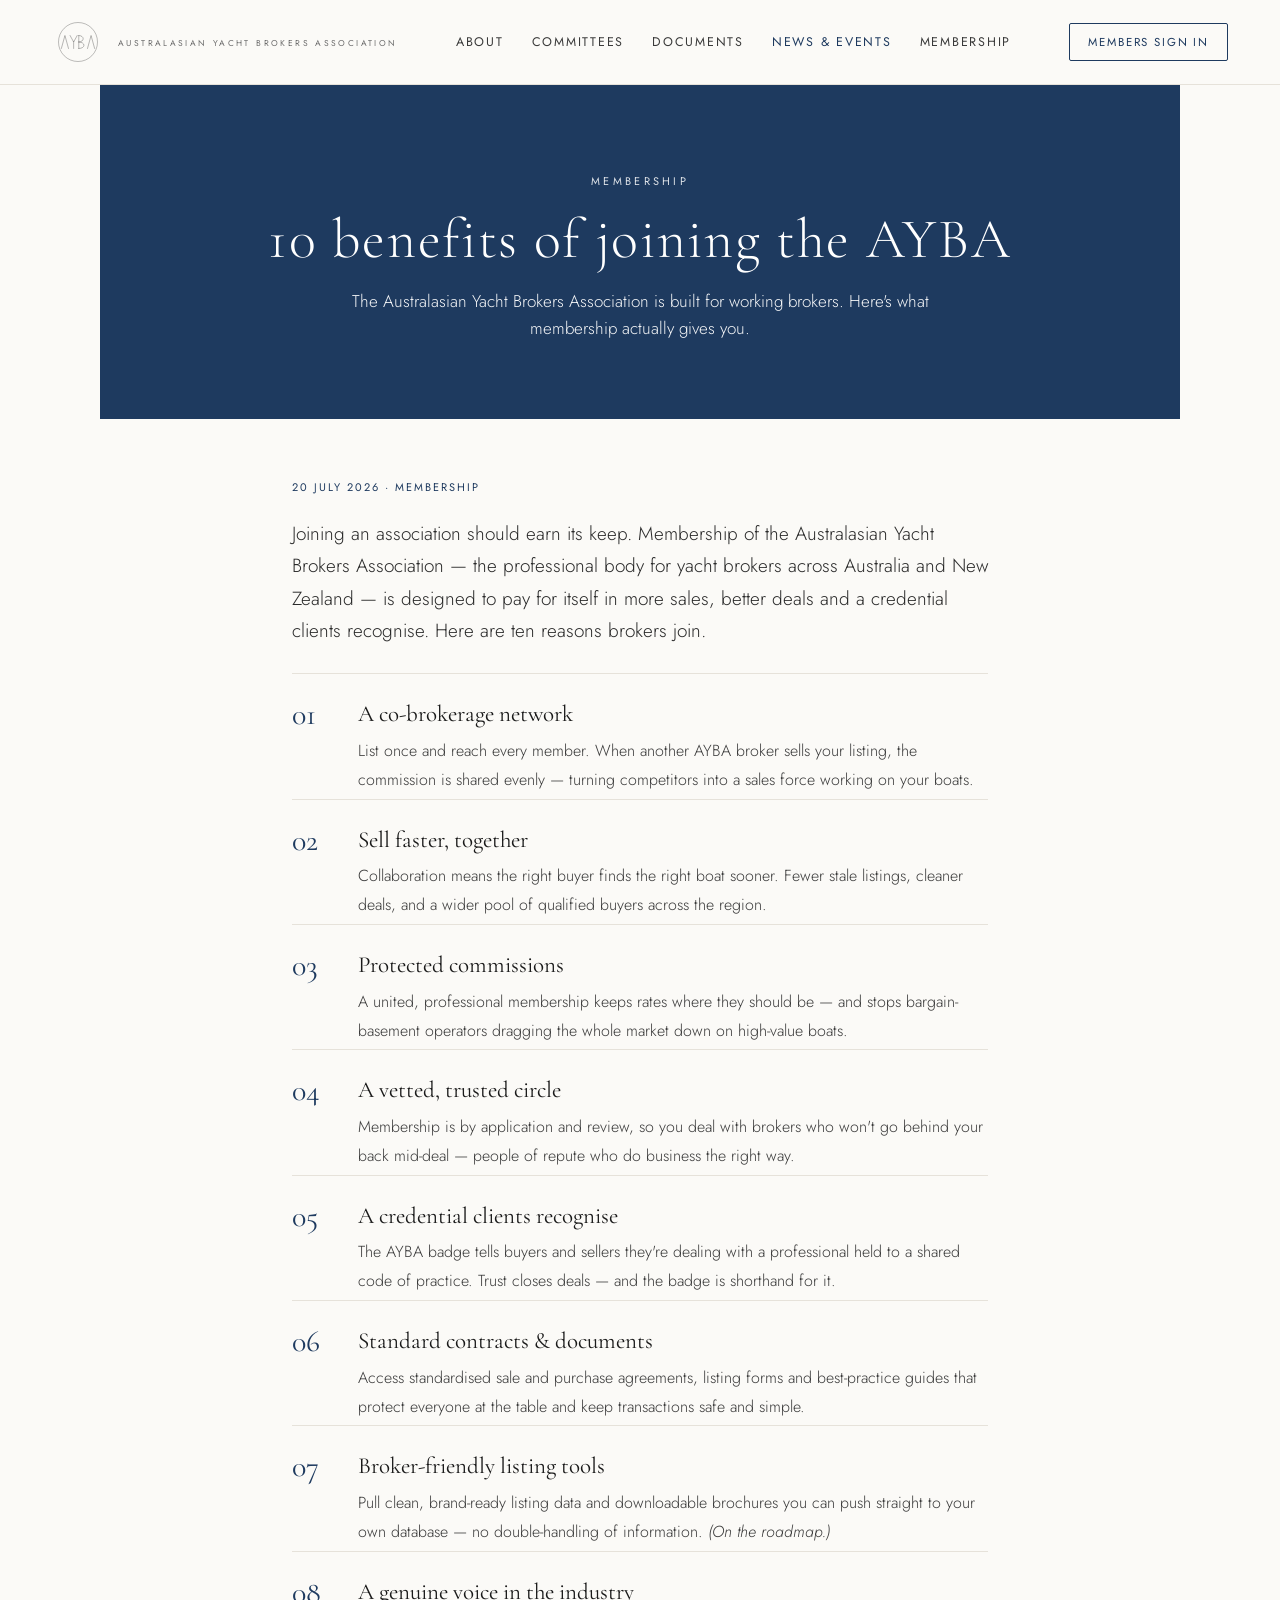
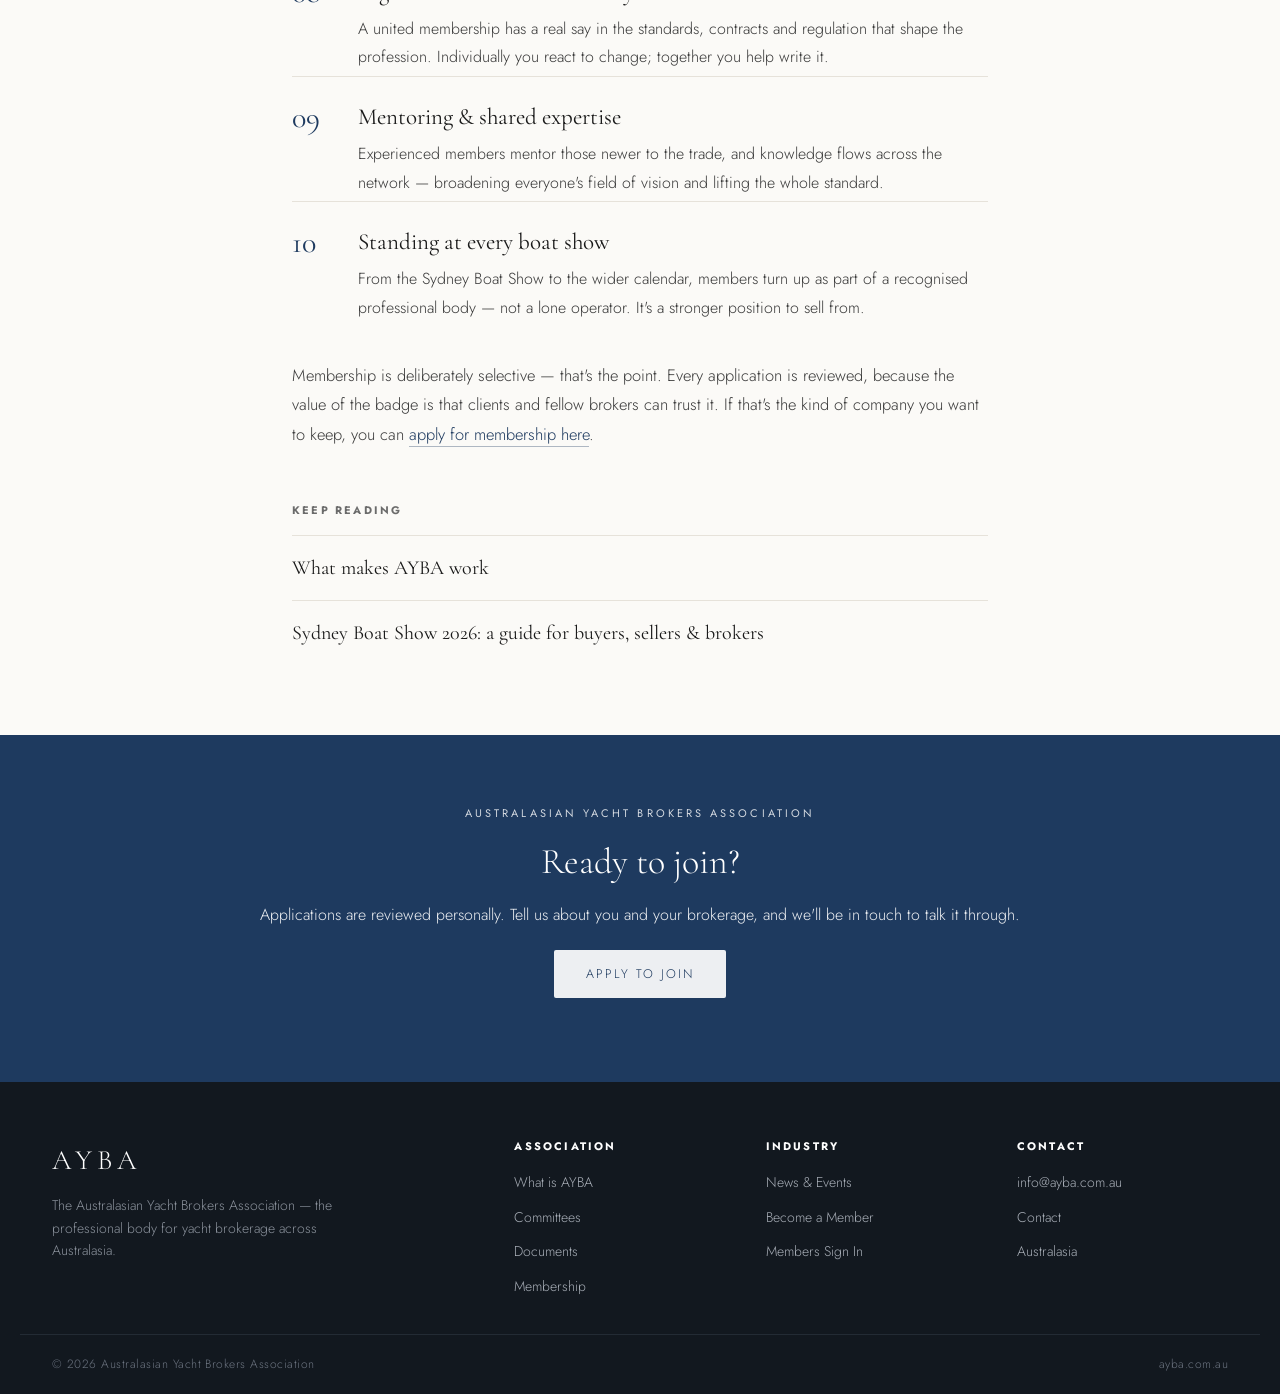
==== 10-benefits-of-joining-ayba.html @ cdd6391d "Create 10-benefits-of-joining-ayba.html" ====
<!DOCTYPE html>
<html lang="en-AU">
<head>
<meta charset="UTF-8">
<meta name="viewport" content="width=device-width, initial-scale=1.0">
<title>10 Benefits of Joining AYBA — The Yacht Brokers Association of Australia &amp; New Zealand</title>
<meta name="description" content="Ten reasons to join the Australasian Yacht Brokers Association: a co-brokerage network, protected commissions, a trusted credential, standard contracts and a real voice for yacht brokers across Australia and New Zealand.">
<meta name="keywords" content="benefits of joining AYBA, Australasian Yacht Brokers Association, Australian Yacht Brokers Association, yacht brokers association Australia, join yacht brokers association, yacht broker membership Australia">
<link rel="canonical" href="https://ayba.com.au/10-benefits-of-joining-ayba.html">
<meta property="og:title" content="10 Benefits of Joining AYBA">
<meta property="og:description" content="Ten practical reasons professional yacht brokers join the Australasian Yacht Brokers Association.">
<meta property="og:type" content="article">
<meta property="og:url" content="https://ayba.com.au/10-benefits-of-joining-ayba.html">
<link rel="stylesheet" href="styles.css">
<style>
  .article{max-width:760px;margin:0 auto;padding:60px 32px 20px}
  .article .meta{font-family:'Jost',var(--sans);font-size:11px;letter-spacing:.18em;text-transform:uppercase;color:var(--accent);margin-bottom:22px}
  .article .lead{font-family:'Jost',var(--sans);font-weight:300;font-size:19px;line-height:1.7;color:#2a2a2a;margin-bottom:26px}
  .article p{font-family:'Jost',var(--sans);font-weight:300;color:#3a3a3a;font-size:16.5px;line-height:1.8;margin-bottom:22px}
  .article .benefit{border-top:1px solid var(--line);padding:26px 0 4px;display:flex;gap:20px}
  .article .benefit .no{font-family:var(--serif);font-size:30px;color:var(--accent);line-height:1;flex:none;width:46px}
  .article .benefit h2{font-family:var(--serif);font-weight:400;font-size:23px;line-height:1.25;margin:0 0 8px;color:var(--ink)}
  .article .benefit p{margin-bottom:0;font-size:16px}
  .article a.inline{color:var(--accent);border-bottom:1px solid rgba(30,58,95,.35);transition:border .2s}
  .article a.inline:hover{border-bottom-color:var(--accent)}
  .related{max-width:760px;margin:0 auto;padding:10px 32px 70px}
  .related h4{font-family:'Jost',var(--sans);font-size:11px;letter-spacing:.2em;text-transform:uppercase;color:var(--muted);margin-bottom:16px}
  .related a{display:block;font-family:var(--serif);font-size:20px;color:var(--ink);border-top:1px solid var(--line);padding:16px 0;transition:color .2s}
  .related a:hover{color:var(--accent)}
</style>
</head>
<body>

<header>
  <div class="bar">
    <a href="index.html" class="brand" aria-label="AYBA — Australasian Yacht Brokers Association">
      <svg class="mark" viewBox="0 0 400 400" role="img" aria-hidden="true">
        <circle cx="200" cy="200" r="150" fill="none" stroke="currentColor" stroke-width="2.2"/>
        <g fill="none" stroke="currentColor" stroke-width="2.4" stroke-linecap="round" stroke-linejoin="round">
          <path d="M72,250 L99.5,150 L127,250"/>
          <path d="M139,150 L166.5,200 L194,150 M166.5,200 L166.5,250"/>
          <path d="M206,150 L206,250 M206,150 C252,150 252,200 206,200 M206,200 C260,200 260,250 206,250"/>
          <path d="M273,250 L300.5,150 L328,250"/>
        </g>
      </svg>
      <span class="wordmark"><span>Australasian Yacht Brokers Association</span></span>
    </a>
    <nav class="main">
      <a href="about.html">About</a>
      <a href="committees.html">Committees</a>
      <a href="documents.html">Documents</a>
      <a href="news.html" class="active">News &amp; Events</a>
      <a href="membership.html">Membership</a>
    </nav>
    <a href="members.html" class="members-btn">Members Sign In</a>
  </div>
</header>

<section class="phero plain">
  <div class="kick">Membership</div>
  <h1>10 benefits of joining the AYBA</h1>
  <p>The Australasian Yacht Brokers Association is built for working brokers. Here's what membership actually gives you.</p>
</section>

<article class="article">
  <div class="meta">20 July 2026 · Membership</div>

  <p class="lead">Joining an association should earn its keep. Membership of the Australasian Yacht Brokers Association — the professional body for yacht brokers across Australia and New Zealand — is designed to pay for itself in more sales, better deals and a credential clients recognise. Here are ten reasons brokers join.</p>

  <div class="benefit"><div class="no">01</div><div><h2>A co-brokerage network</h2><p>List once and reach every member. When another AYBA broker sells your listing, the commission is shared evenly — turning competitors into a sales force working on your boats.</p></div></div>

  <div class="benefit"><div class="no">02</div><div><h2>Sell faster, together</h2><p>Collaboration means the right buyer finds the right boat sooner. Fewer stale listings, cleaner deals, and a wider pool of qualified buyers across the region.</p></div></div>

  <div class="benefit"><div class="no">03</div><div><h2>Protected commissions</h2><p>A united, professional membership keeps rates where they should be — and stops bargain-basement operators dragging the whole market down on high-value boats.</p></div></div>

  <div class="benefit"><div class="no">04</div><div><h2>A vetted, trusted circle</h2><p>Membership is by application and review, so you deal with brokers who won't go behind your back mid-deal — people of repute who do business the right way.</p></div></div>

  <div class="benefit"><div class="no">05</div><div><h2>A credential clients recognise</h2><p>The AYBA badge tells buyers and sellers they're dealing with a professional held to a shared code of practice. Trust closes deals — and the badge is shorthand for it.</p></div></div>

  <div class="benefit"><div class="no">06</div><div><h2>Standard contracts &amp; documents</h2><p>Access standardised sale and purchase agreements, listing forms and best-practice guides that protect everyone at the table and keep transactions safe and simple.</p></div></div>

  <div class="benefit"><div class="no">07</div><div><h2>Broker-friendly listing tools</h2><p>Pull clean, brand-ready listing data and downloadable brochures you can push straight to your own database — no double-handling of information. <em>(On the roadmap.)</em></p></div></div>

  <div class="benefit"><div class="no">08</div><div><h2>A genuine voice in the industry</h2><p>A united membership has a real say in the standards, contracts and regulation that shape the profession. Individually you react to change; together you help write it.</p></div></div>

  <div class="benefit"><div class="no">09</div><div><h2>Mentoring &amp; shared expertise</h2><p>Experienced members mentor those newer to the trade, and knowledge flows across the network — broadening everyone's field of vision and lifting the whole standard.</p></div></div>

  <div class="benefit"><div class="no">10</div><div><h2>Standing at every boat show</h2><p>From the Sydney Boat Show to the wider calendar, members turn up as part of a recognised professional body — not a lone operator. It's a stronger position to sell from.</p></div></div>

  <p style="margin-top:34px">Membership is deliberately selective — that's the point. Every application is reviewed, because the value of the badge is that clients and fellow brokers can trust it. If that's the kind of company you want to keep, you can <a class="inline" href="membership.html">apply for membership here</a>.</p>
</article>

<div class="related">
  <h4>Keep reading</h4>
  <a href="what-makes-ayba-work.html">What makes AYBA work</a>
  <a href="sydney-boat-show-2026.html">Sydney Boat Show 2026: a guide for buyers, sellers &amp; brokers</a>
</div>

<div class="spotlight">
  <div class="in">
    <div class="kick">Australasian Yacht Brokers Association</div>
    <h2>Ready to join?</h2>
    <p>Applications are reviewed personally. Tell us about you and your brokerage, and we'll be in touch to talk it through.</p>
    <p><a href="membership.html" class="btn" style="background:#fff;color:var(--accent);margin-top:8px">Apply to join</a></p>
  </div>
</div>
<footer>
  <div class="foot">
    <div><div class="fbrand">AYBA</div><p>The Australasian Yacht Brokers Association — the professional body for yacht brokerage across Australasia.</p></div>
    <div><h4>Association</h4><ul><li><a href="about.html">What is AYBA</a></li><li><a href="committees.html">Committees</a></li><li><a href="documents.html">Documents</a></li><li><a href="membership.html">Membership</a></li></ul></div>
    <div><h4>Industry</h4><ul><li><a href="news.html">News &amp; Events</a></li><li><a href="membership.html">Become a Member</a></li><li><a href="members.html">Members Sign In</a></li></ul></div>
    <div><h4>Contact</h4><ul><li><a href="mailto:info@ayba.com.au">info@ayba.com.au</a></li><li><a href="contact.html">Contact</a></li><li><a href="#">Australasia</a></li></ul></div>
  </div>
  <div class="foot-bottom"><span>&copy; 2026 Australasian Yacht Brokers Association</span><span>ayba.com.au</span></div>
</footer>

<script type="application/ld+json">
{"@context":"https://schema.org","@type":"Article","headline":"10 benefits of joining the AYBA","datePublished":"2026-07-20","author":{"@type":"Organization","name":"Australasian Yacht Brokers Association"},"publisher":{"@type":"Organization","name":"Australasian Yacht Brokers Association"},"mainEntityOfPage":"https://ayba.com.au/10-benefits-of-joining-ayba.html"}
</script>
</body>
</html>
---- styles.css ----
@import url('https://fonts.googleapis.com/css2?family=Cormorant+Garamond:wght@300;400;500&family=Jost:wght@300;400;500&display=swap');
:root{
  --ink:#1a1a1a; --muted:#6b6b6b; --line:#e6e2da; --paper:#fbfaf7;
  --accent:#1e3a5f; --sand:#f4f1ea;
  --serif:"Cormorant Garamond", Georgia, "Times New Roman", serif;
  --sans:"Helvetica Neue", Arial, "Segoe UI", sans-serif;
}
*{box-sizing:border-box;margin:0;padding:0}
html{scroll-behavior:smooth}
body{font-family:var(--sans);color:var(--ink);background:var(--paper);line-height:1.6;-webkit-font-smoothing:antialiased}
a{color:inherit;text-decoration:none}
img{max-width:100%;display:block}

/* header */
header{position:sticky;top:0;z-index:50;background:rgba(251,250,247,.92);backdrop-filter:blur(8px);border-bottom:1px solid var(--line)}
.bar{max-width:1240px;margin:0 auto;display:flex;align-items:center;justify-content:space-between;padding:16px 32px}
.brand{display:flex;align-items:center;gap:14px;color:var(--ink)}
.brand .mark{width:52px;height:52px;flex:none;display:block}
.brand .wordmark{display:flex;flex-direction:column;line-height:1.1}
.brand .wordmark span{font-family:'Jost',var(--sans);font-size:8.5px;letter-spacing:.28em;color:var(--muted);margin-top:4px;text-transform:uppercase}
@media(max-width:760px){.brand .wordmark{display:none}}
nav.main{display:flex;gap:28px;align-items:center;font-family:'Jost',var(--sans);font-size:12.5px;letter-spacing:.14em;text-transform:uppercase;color:#3a3a3a}
nav.main a{transition:color .2s}
nav.main a:hover,nav.main a.active{color:var(--accent)}
.members-btn{font-family:'Jost',var(--sans);font-size:11.5px;letter-spacing:.16em;text-transform:uppercase;border:1px solid var(--accent);color:var(--accent);padding:9px 18px;border-radius:2px;transition:all .2s}
.members-btn:hover{background:var(--accent);color:#fff}
@media(max-width:900px){nav.main{display:none}}

/* page hero band */
.phero{position:relative;color:#fff;text-align:center;padding:104px 32px 92px;background-position:center 42%;background-size:cover;background-repeat:no-repeat}
.phero.plain{background:var(--accent);padding:88px 32px 76px}
.phero .kick{font-family:'Jost',var(--sans);font-size:11px;letter-spacing:.3em;text-transform:uppercase;opacity:.85;margin-bottom:18px}
.phero h1{font-family:var(--serif);font-weight:300;font-size:clamp(32px,5vw,56px);letter-spacing:.03em;line-height:1.1;margin-bottom:18px}
.phero p{font-family:'Jost',var(--sans);font-weight:300;max-width:640px;margin:0 auto;font-size:clamp(14px,1.5vw,17px);opacity:.95}

/* generic section + prose */
section{max-width:1080px;margin:0 auto;padding:70px 32px}
.narrow{max-width:820px}
.kicker{font-family:'Jost',var(--sans);font-size:11px;letter-spacing:.28em;text-transform:uppercase;color:var(--accent);margin-bottom:16px}
.center{text-align:center}
.center .kicker{text-align:center}
h2.sec{font-family:var(--serif);font-weight:400;font-size:clamp(26px,3.4vw,38px);line-height:1.2;margin-bottom:16px}
.sub{font-family:'Jost',var(--sans);font-weight:300;color:#555;max-width:700px;margin:0 auto 40px;font-size:16.5px}
.prose p{font-family:'Jost',var(--sans);font-weight:300;color:#3f3f3f;font-size:16.5px;margin-bottom:18px;line-height:1.75}
.prose h3{font-family:'Jost',var(--sans);font-size:13px;letter-spacing:.14em;text-transform:uppercase;color:var(--ink);margin:34px 0 12px}

/* cards / grids */
.grid3{display:grid;grid-template-columns:repeat(3,1fr);gap:1px;background:var(--line);border:1px solid var(--line)}
@media(max-width:860px){.grid3{grid-template-columns:1fr 1fr}}
@media(max-width:560px){.grid3{grid-template-columns:1fr}}
.cell{background:var(--paper);padding:32px 30px}
.cell .n{font-family:var(--serif);font-size:20px;color:var(--accent);margin-bottom:12px}
.cell h3{font-family:'Jost',var(--sans);font-size:13px;letter-spacing:.12em;text-transform:uppercase;margin-bottom:10px}
.cell p{font-family:'Jost',var(--sans);font-weight:300;font-size:14.5px;color:#555}

/* spotlight band */
.spotlight{background:var(--accent);color:#fff;text-align:center;padding:70px 32px}
.spotlight .in{max-width:820px;margin:0 auto}
.spotlight .kick{font-family:'Jost',var(--sans);font-size:11px;letter-spacing:.28em;text-transform:uppercase;opacity:.8;margin-bottom:16px}
.spotlight h2{font-family:var(--serif);font-weight:300;font-size:clamp(24px,3.4vw,36px);margin-bottom:18px;line-height:1.25}
.spotlight p{font-family:'Jost',var(--sans);font-weight:300;opacity:.92;font-size:16px;margin-bottom:14px}

/* two-col */
.cols{display:grid;grid-template-columns:1fr 1fr;gap:54px;align-items:start}
@media(max-width:820px){.cols{grid-template-columns:1fr;gap:40px}}

/* tick list */
ul.ticks{list-style:none}
ul.ticks li{font-family:'Jost',var(--sans);font-weight:300;color:#444;font-size:15.5px;padding:0 0 14px 26px;position:relative;line-height:1.6}
ul.ticks li:before{content:"";position:absolute;left:0;top:9px;width:9px;height:9px;border:1px solid var(--accent);border-radius:50%}

/* document rows */
.doc{display:flex;align-items:center;justify-content:space-between;gap:16px;border:1px solid var(--line);border-radius:3px;padding:18px 22px;margin-bottom:12px;background:#fff}
.doc h4{font-family:'Jost',var(--sans);font-size:15px;letter-spacing:.04em;color:var(--ink);margin-bottom:3px}
.doc p{font-family:'Jost',var(--sans);font-weight:300;font-size:13.5px;color:var(--muted)}
.doc .tag{font-family:'Jost',var(--sans);font-size:10.5px;letter-spacing:.14em;text-transform:uppercase;color:var(--accent);border:1px solid var(--line);border-radius:2px;padding:6px 12px;white-space:nowrap}

/* news list */
.post{border-bottom:1px solid var(--line);padding:26px 0}
.post .date{font-family:'Jost',var(--sans);font-size:11px;letter-spacing:.16em;text-transform:uppercase;color:var(--accent);margin-bottom:8px}
.post h3{font-family:var(--serif);font-weight:400;font-size:24px;margin-bottom:8px}
.post p{font-family:'Jost',var(--sans);font-weight:300;color:#555;font-size:15px}

/* tiers */
.tier{border:1px solid var(--line);padding:18px 20px;margin-bottom:12px;border-radius:3px}
.tier b{font-family:'Jost',var(--sans);font-size:14px;letter-spacing:.06em;text-transform:uppercase;color:var(--accent)}
.tier span{display:block;font-family:'Jost',var(--sans);font-weight:300;font-size:14px;color:#555;margin-top:4px}

/* buttons */
.btn{display:inline-block;font-family:'Jost',var(--sans);font-size:12.5px;letter-spacing:.16em;text-transform:uppercase;background:var(--accent);color:#fff;border:0;padding:14px 32px;border-radius:2px;cursor:pointer;transition:opacity .2s}
.btn:hover{opacity:.88}
.btn.ghost{background:transparent;border:1px solid var(--accent);color:var(--accent)}
.btn.ghost:hover{background:var(--accent);color:#fff}
.note{font-family:'Jost',var(--sans);font-weight:300;font-size:13px;color:var(--muted)}

/* forms */
.formwrap{background:var(--sand);border-top:1px solid var(--line);border-bottom:1px solid var(--line)}
form.grid{max-width:760px;margin:0 auto;display:grid;grid-template-columns:1fr 1fr;gap:18px 20px}
.full{grid-column:1 / -1}
label{display:block;font-family:'Jost',var(--sans);font-size:11px;letter-spacing:.12em;text-transform:uppercase;color:var(--muted);margin-bottom:7px}
input,select,textarea{width:100%;font-family:'Jost',var(--sans);font-size:15px;color:var(--ink);background:#fff;border:1px solid var(--line);border-radius:2px;padding:12px 14px;transition:border .2s}
input:focus,select:focus,textarea:focus{outline:none;border-color:var(--accent)}
textarea{min-height:120px;resize:vertical}
.agree{display:flex;gap:12px;align-items:flex-start;font-family:'Jost',var(--sans);font-weight:300;font-size:14px;color:#444}
.agree input{width:18px;height:18px;margin-top:2px;flex:none}
form.grid button{justify-self:start}
.hp{position:absolute;left:-9999px}
.formMsg{font-family:'Jost',var(--sans);font-size:15px;padding:14px 16px;border-radius:3px;display:none;margin-top:14px}
.formMsg.ok{display:block;background:#e8f0e6;color:#2b5a2b;border:1px solid #cfe0c9}
.formMsg.err{display:block;background:#f6e4e4;color:#7a2b2b;border:1px solid #e5c5c5}
@media(max-width:640px){form.grid{grid-template-columns:1fr}}

/* footer */
footer{background:#12181f;color:#c9cdd3;font-family:'Jost',var(--sans);font-weight:300}
.foot{max-width:1240px;margin:0 auto;padding:56px 32px 26px;display:grid;grid-template-columns:2fr 1fr 1fr 1fr;gap:40px}
.foot .fbrand{font-family:var(--serif);font-size:28px;letter-spacing:.18em;color:#fff;margin-bottom:12px}
.foot p{font-size:14px;color:#8a919b;max-width:280px}
.foot h4{font-size:11px;letter-spacing:.2em;text-transform:uppercase;color:#fff;margin-bottom:14px}
.foot ul{list-style:none}
.foot ul li{margin-bottom:9px}
.foot ul li a{font-size:14px;color:#a7adb6;transition:color .2s}
.foot ul li a:hover{color:#fff}
.foot-bottom{border-top:1px solid #232b34;max-width:1240px;margin:0 auto;padding:20px 32px;display:flex;justify-content:space-between;font-size:12px;color:#6c7480;letter-spacing:.04em}
@media(max-width:760px){.foot{grid-template-columns:1fr 1fr}.foot-bottom{flex-direction:column;gap:8px}}
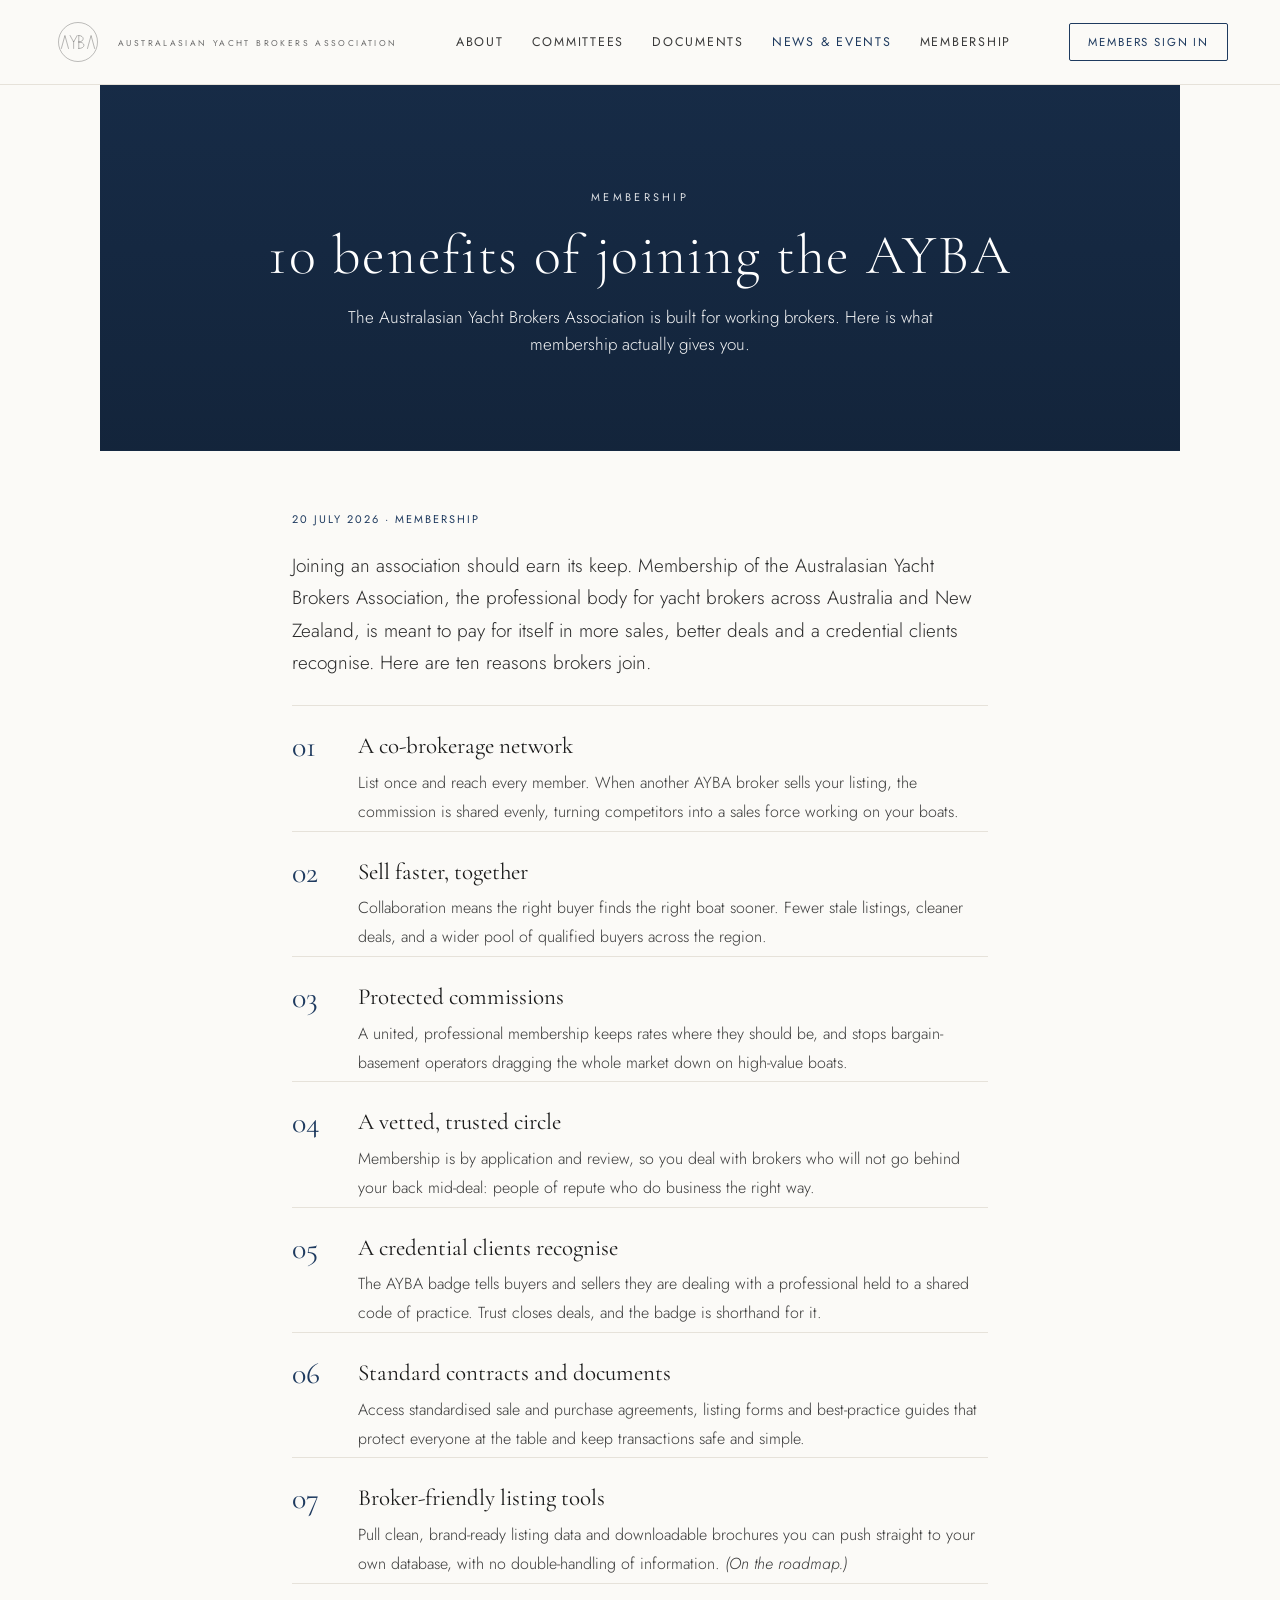
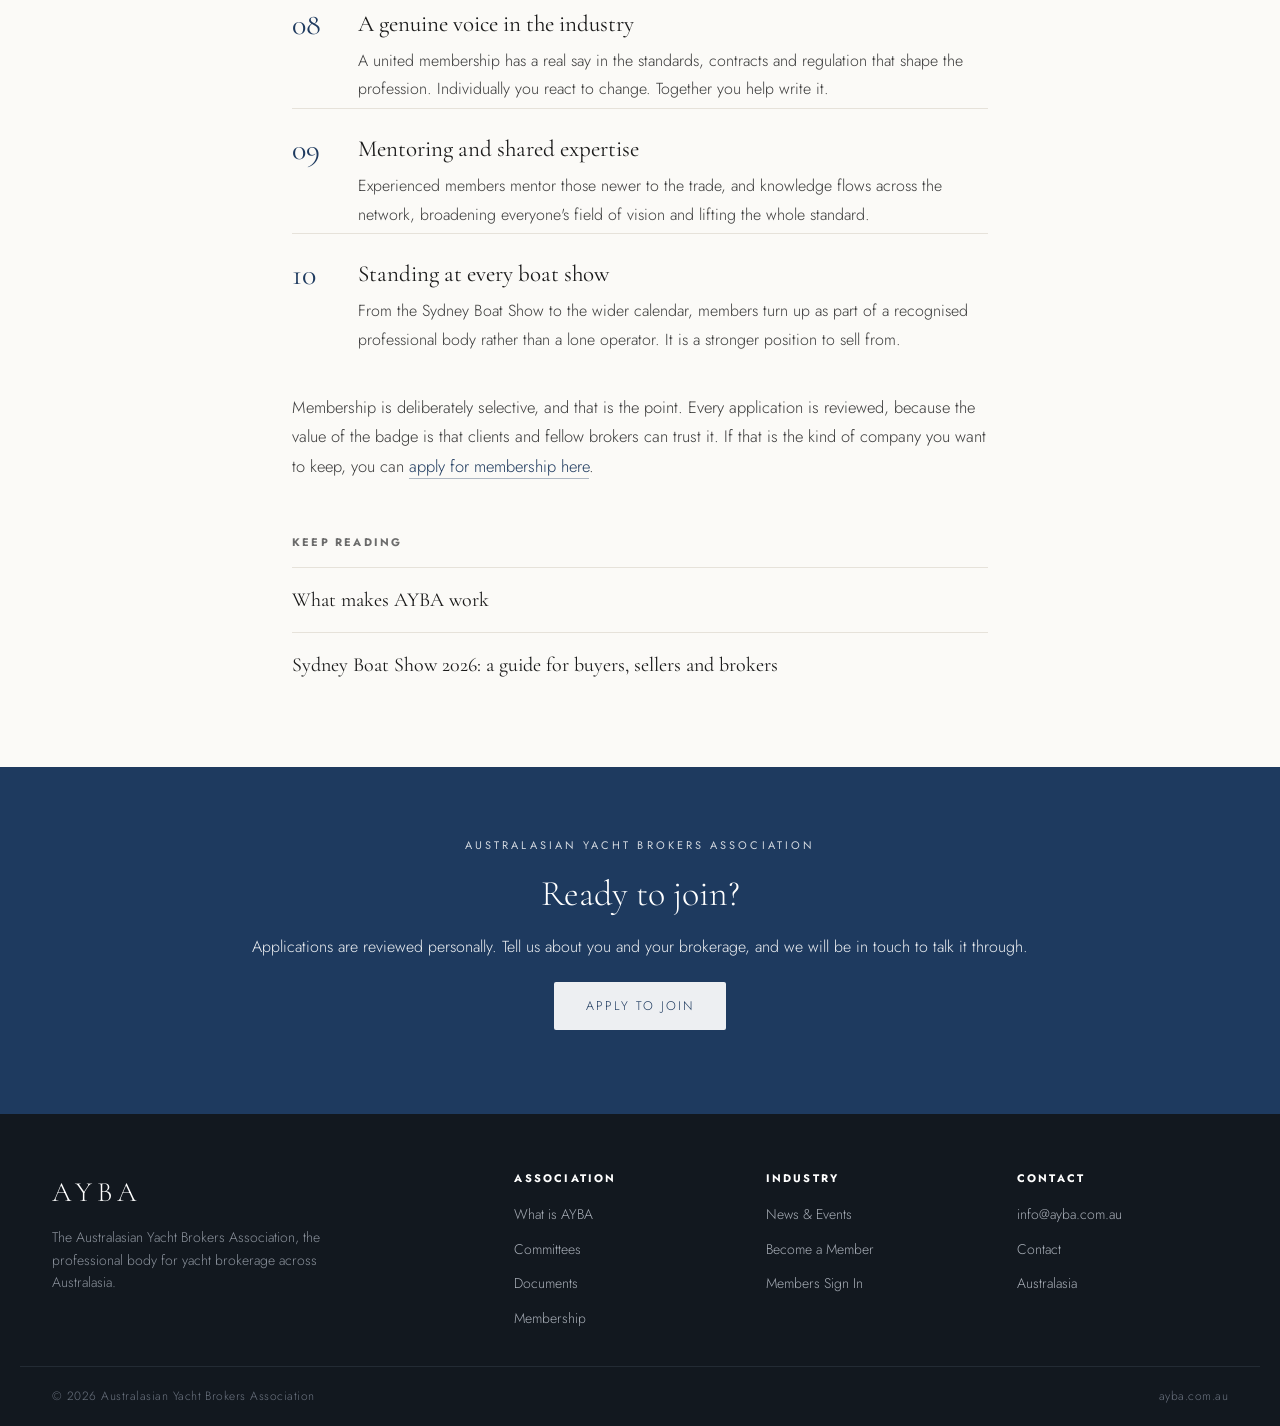
==== commit 40807820: "Create 10-benefits-of-joining-ayba.html" ====
--- a/10-benefits-of-joining-ayba.html
+++ b/10-benefits-of-joining-ayba.html
@@ -3,13 +3,14 @@
 <head>
 <meta charset="UTF-8">
 <meta name="viewport" content="width=device-width, initial-scale=1.0">
-<title>10 Benefits of Joining AYBA — The Yacht Brokers Association of Australia &amp; New Zealand</title>
+<title>10 Benefits of Joining AYBA | The Yacht Brokers Association of Australia and New Zealand</title>
 <meta name="description" content="Ten reasons to join the Australasian Yacht Brokers Association: a co-brokerage network, protected commissions, a trusted credential, standard contracts and a real voice for yacht brokers across Australia and New Zealand.">
 <meta name="keywords" content="benefits of joining AYBA, Australasian Yacht Brokers Association, Australian Yacht Brokers Association, yacht brokers association Australia, join yacht brokers association, yacht broker membership Australia">
 <link rel="canonical" href="https://ayba.com.au/10-benefits-of-joining-ayba.html">
 <meta property="og:title" content="10 Benefits of Joining AYBA">
 <meta property="og:description" content="Ten practical reasons professional yacht brokers join the Australasian Yacht Brokers Association.">
 <meta property="og:type" content="article">
+<meta property="og:image" content="https://images.unsplash.com/photo-1544620347-c4fd4a3d5957?auto=format&fit=crop&w=1200&q=80">
 <meta property="og:url" content="https://ayba.com.au/10-benefits-of-joining-ayba.html">
 <link rel="stylesheet" href="styles.css">
 <style>
@@ -33,7 +34,7 @@
 
 <header>
   <div class="bar">
-    <a href="index.html" class="brand" aria-label="AYBA — Australasian Yacht Brokers Association">
+    <a href="index.html" class="brand" aria-label="AYBA, Australasian Yacht Brokers Association">
       <svg class="mark" viewBox="0 0 400 400" role="img" aria-hidden="true">
         <circle cx="200" cy="200" r="150" fill="none" stroke="currentColor" stroke-width="2.2"/>
         <g fill="none" stroke="currentColor" stroke-width="2.4" stroke-linecap="round" stroke-linejoin="round">
@@ -56,57 +57,58 @@
   </div>
 </header>
 
-<section class="phero plain">
+<section class="phero" style="background-image:linear-gradient(180deg,rgba(15,28,45,.5),rgba(15,28,45,.72)),url('https://images.unsplash.com/photo-1544620347-c4fd4a3d5957?auto=format&fit=crop&w=2000&q=80');background-color:var(--accent)">
   <div class="kick">Membership</div>
   <h1>10 benefits of joining the AYBA</h1>
-  <p>The Australasian Yacht Brokers Association is built for working brokers. Here's what membership actually gives you.</p>
+  <p>The Australasian Yacht Brokers Association is built for working brokers. Here is what membership actually gives you.</p>
 </section>
 
 <article class="article">
-  <div class="meta">20 July 2026 · Membership</div>
+  <div class="meta">20 July 2026 &middot; Membership</div>
 
-  <p class="lead">Joining an association should earn its keep. Membership of the Australasian Yacht Brokers Association — the professional body for yacht brokers across Australia and New Zealand — is designed to pay for itself in more sales, better deals and a credential clients recognise. Here are ten reasons brokers join.</p>
+  <p class="lead">Joining an association should earn its keep. Membership of the Australasian Yacht Brokers Association, the professional body for yacht brokers across Australia and New Zealand, is meant to pay for itself in more sales, better deals and a credential clients recognise. Here are ten reasons brokers join.</p>
 
-  <div class="benefit"><div class="no">01</div><div><h2>A co-brokerage network</h2><p>List once and reach every member. When another AYBA broker sells your listing, the commission is shared evenly — turning competitors into a sales force working on your boats.</p></div></div>
+  <div class="benefit"><div class="no">01</div><div><h2>A co-brokerage network</h2><p>List once and reach every member. When another AYBA broker sells your listing, the commission is shared evenly, turning competitors into a sales force working on your boats.</p></div></div>
 
   <div class="benefit"><div class="no">02</div><div><h2>Sell faster, together</h2><p>Collaboration means the right buyer finds the right boat sooner. Fewer stale listings, cleaner deals, and a wider pool of qualified buyers across the region.</p></div></div>
 
-  <div class="benefit"><div class="no">03</div><div><h2>Protected commissions</h2><p>A united, professional membership keeps rates where they should be — and stops bargain-basement operators dragging the whole market down on high-value boats.</p></div></div>
+  <div class="benefit"><div class="no">03</div><div><h2>Protected commissions</h2><p>A united, professional membership keeps rates where they should be, and stops bargain-basement operators dragging the whole market down on high-value boats.</p></div></div>
 
-  <div class="benefit"><div class="no">04</div><div><h2>A vetted, trusted circle</h2><p>Membership is by application and review, so you deal with brokers who won't go behind your back mid-deal — people of repute who do business the right way.</p></div></div>
+  <div class="benefit"><div class="no">04</div><div><h2>A vetted, trusted circle</h2><p>Membership is by application and review, so you deal with brokers who will not go behind your back mid-deal: people of repute who do business the right way.</p></div></div>
 
-  <div class="benefit"><div class="no">05</div><div><h2>A credential clients recognise</h2><p>The AYBA badge tells buyers and sellers they're dealing with a professional held to a shared code of practice. Trust closes deals — and the badge is shorthand for it.</p></div></div>
+  <div class="benefit"><div class="no">05</div><div><h2>A credential clients recognise</h2><p>The AYBA badge tells buyers and sellers they are dealing with a professional held to a shared code of practice. Trust closes deals, and the badge is shorthand for it.</p></div></div>
 
-  <div class="benefit"><div class="no">06</div><div><h2>Standard contracts &amp; documents</h2><p>Access standardised sale and purchase agreements, listing forms and best-practice guides that protect everyone at the table and keep transactions safe and simple.</p></div></div>
+  <div class="benefit"><div class="no">06</div><div><h2>Standard contracts and documents</h2><p>Access standardised sale and purchase agreements, listing forms and best-practice guides that protect everyone at the table and keep transactions safe and simple.</p></div></div>
 
-  <div class="benefit"><div class="no">07</div><div><h2>Broker-friendly listing tools</h2><p>Pull clean, brand-ready listing data and downloadable brochures you can push straight to your own database — no double-handling of information. <em>(On the roadmap.)</em></p></div></div>
+  <div class="benefit"><div class="no">07</div><div><h2>Broker-friendly listing tools</h2><p>Pull clean, brand-ready listing data and downloadable brochures you can push straight to your own database, with no double-handling of information. <em>(On the roadmap.)</em></p></div></div>
 
-  <div class="benefit"><div class="no">08</div><div><h2>A genuine voice in the industry</h2><p>A united membership has a real say in the standards, contracts and regulation that shape the profession. Individually you react to change; together you help write it.</p></div></div>
+  <div class="benefit"><div class="no">08</div><div><h2>A genuine voice in the industry</h2><p>A united membership has a real say in the standards, contracts and regulation that shape the profession. Individually you react to change. Together you help write it.</p></div></div>
 
-  <div class="benefit"><div class="no">09</div><div><h2>Mentoring &amp; shared expertise</h2><p>Experienced members mentor those newer to the trade, and knowledge flows across the network — broadening everyone's field of vision and lifting the whole standard.</p></div></div>
+  <div class="benefit"><div class="no">09</div><div><h2>Mentoring and shared expertise</h2><p>Experienced members mentor those newer to the trade, and knowledge flows across the network, broadening everyone's field of vision and lifting the whole standard.</p></div></div>
 
-  <div class="benefit"><div class="no">10</div><div><h2>Standing at every boat show</h2><p>From the Sydney Boat Show to the wider calendar, members turn up as part of a recognised professional body — not a lone operator. It's a stronger position to sell from.</p></div></div>
+  <div class="benefit"><div class="no">10</div><div><h2>Standing at every boat show</h2><p>From the Sydney Boat Show to the wider calendar, members turn up as part of a recognised professional body rather than a lone operator. It is a stronger position to sell from.</p></div></div>
 
-  <p style="margin-top:34px">Membership is deliberately selective — that's the point. Every application is reviewed, because the value of the badge is that clients and fellow brokers can trust it. If that's the kind of company you want to keep, you can <a class="inline" href="membership.html">apply for membership here</a>.</p>
+  <p style="margin-top:34px">Membership is deliberately selective, and that is the point. Every application is reviewed, because the value of the badge is that clients and fellow brokers can trust it. If that is the kind of company you want to keep, you can <a class="inline" href="membership.html">apply for membership here</a>.</p>
 </article>
 
 <div class="related">
   <h4>Keep reading</h4>
   <a href="what-makes-ayba-work.html">What makes AYBA work</a>
-  <a href="sydney-boat-show-2026.html">Sydney Boat Show 2026: a guide for buyers, sellers &amp; brokers</a>
+  <a href="sydney-boat-show-2026.html">Sydney Boat Show 2026: a guide for buyers, sellers and brokers</a>
 </div>
 
 <div class="spotlight">
   <div class="in">
     <div class="kick">Australasian Yacht Brokers Association</div>
     <h2>Ready to join?</h2>
-    <p>Applications are reviewed personally. Tell us about you and your brokerage, and we'll be in touch to talk it through.</p>
+    <p>Applications are reviewed personally. Tell us about you and your brokerage, and we will be in touch to talk it through.</p>
     <p><a href="membership.html" class="btn" style="background:#fff;color:var(--accent);margin-top:8px">Apply to join</a></p>
   </div>
 </div>
+
 <footer>
   <div class="foot">
-    <div><div class="fbrand">AYBA</div><p>The Australasian Yacht Brokers Association — the professional body for yacht brokerage across Australasia.</p></div>
+    <div><div class="fbrand">AYBA</div><p>The Australasian Yacht Brokers Association, the professional body for yacht brokerage across Australasia.</p></div>
     <div><h4>Association</h4><ul><li><a href="about.html">What is AYBA</a></li><li><a href="committees.html">Committees</a></li><li><a href="documents.html">Documents</a></li><li><a href="membership.html">Membership</a></li></ul></div>
     <div><h4>Industry</h4><ul><li><a href="news.html">News &amp; Events</a></li><li><a href="membership.html">Become a Member</a></li><li><a href="members.html">Members Sign In</a></li></ul></div>
     <div><h4>Contact</h4><ul><li><a href="mailto:info@ayba.com.au">info@ayba.com.au</a></li><li><a href="contact.html">Contact</a></li><li><a href="#">Australasia</a></li></ul></div>
@@ -115,7 +117,7 @@
 </footer>
 
 <script type="application/ld+json">
-{"@context":"https://schema.org","@type":"Article","headline":"10 benefits of joining the AYBA","datePublished":"2026-07-20","author":{"@type":"Organization","name":"Australasian Yacht Brokers Association"},"publisher":{"@type":"Organization","name":"Australasian Yacht Brokers Association"},"mainEntityOfPage":"https://ayba.com.au/10-benefits-of-joining-ayba.html"}
+{"@context":"https://schema.org","@type":"Article","headline":"10 benefits of joining the AYBA","datePublished":"2026-07-20","author":{"@type":"Organization","name":"Australasian Yacht Brokers Association"},"publisher":{"@type":"Organization","name":"Australasian Yacht Brokers Association"},"image":"https://images.unsplash.com/photo-1544620347-c4fd4a3d5957?auto=format&fit=crop&w=1200&q=80","mainEntityOfPage":"https://ayba.com.au/10-benefits-of-joining-ayba.html"}
 </script>
 </body>
 </html>
